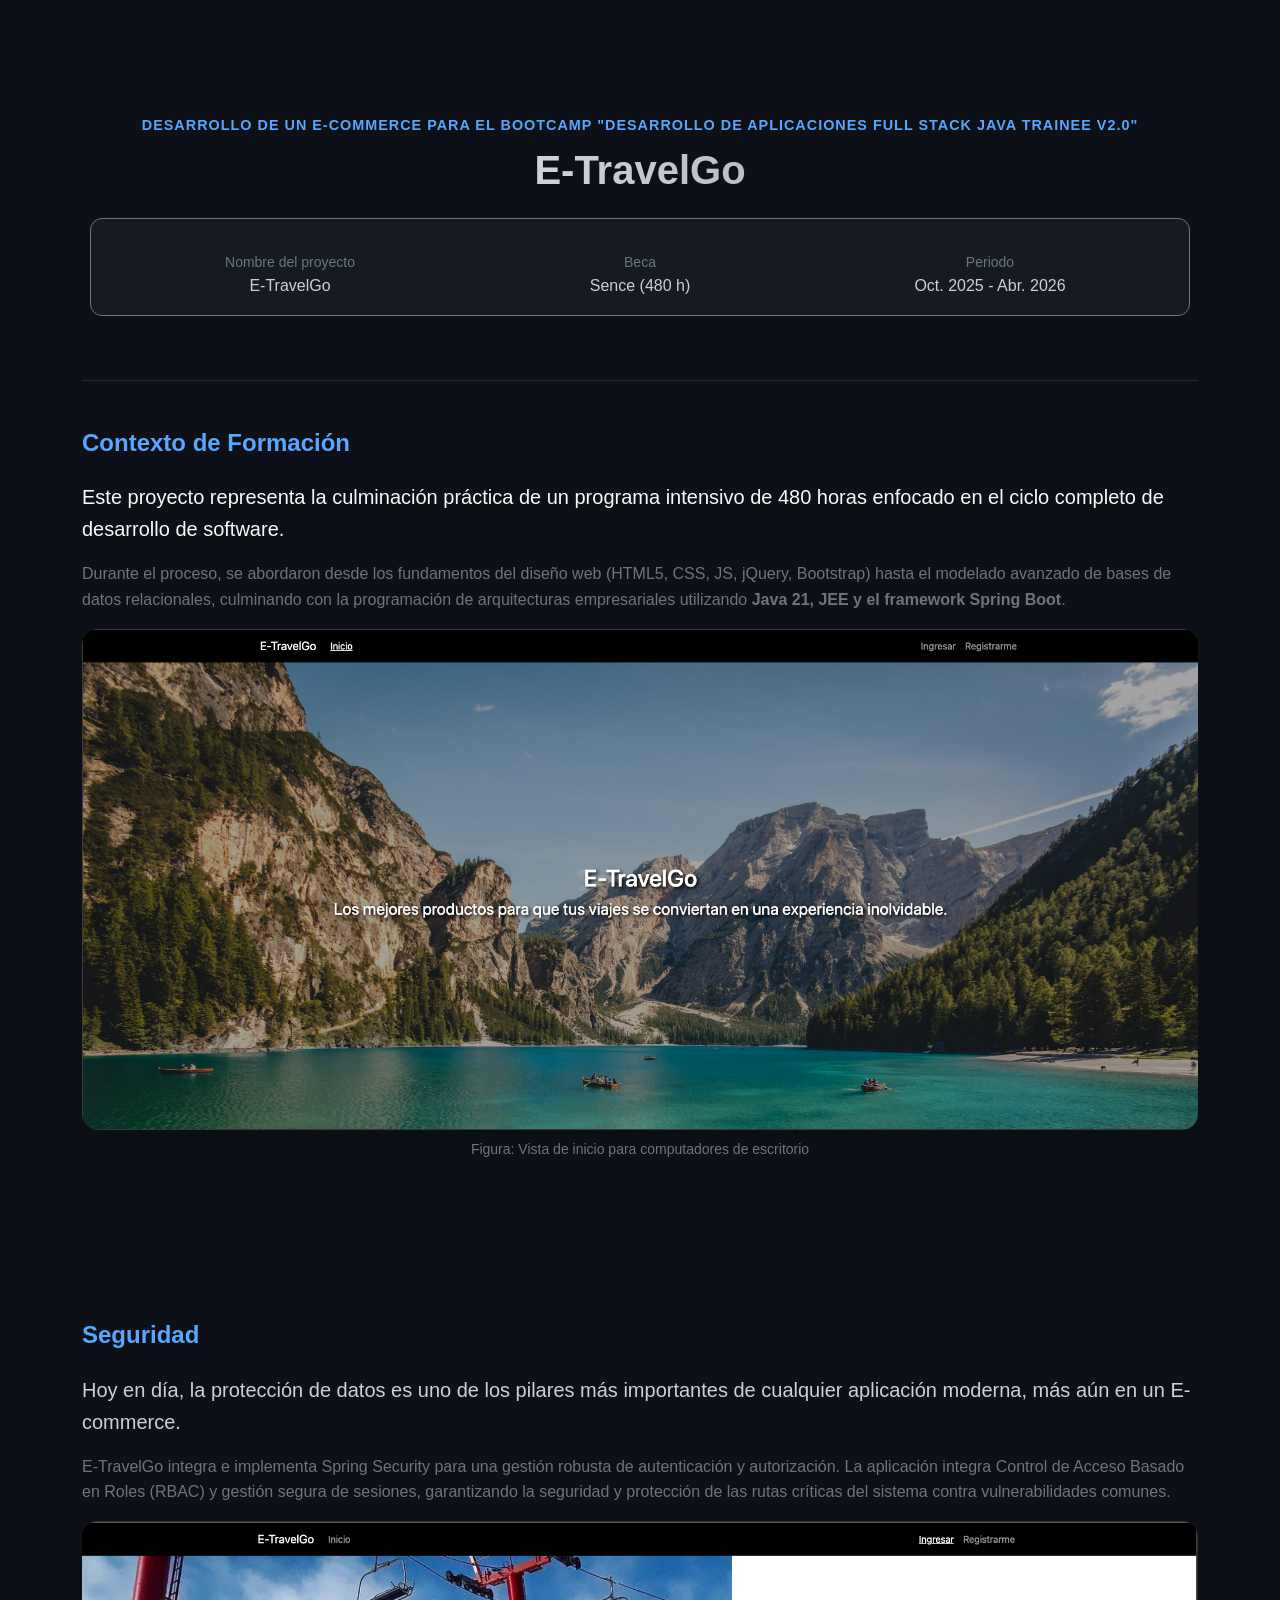
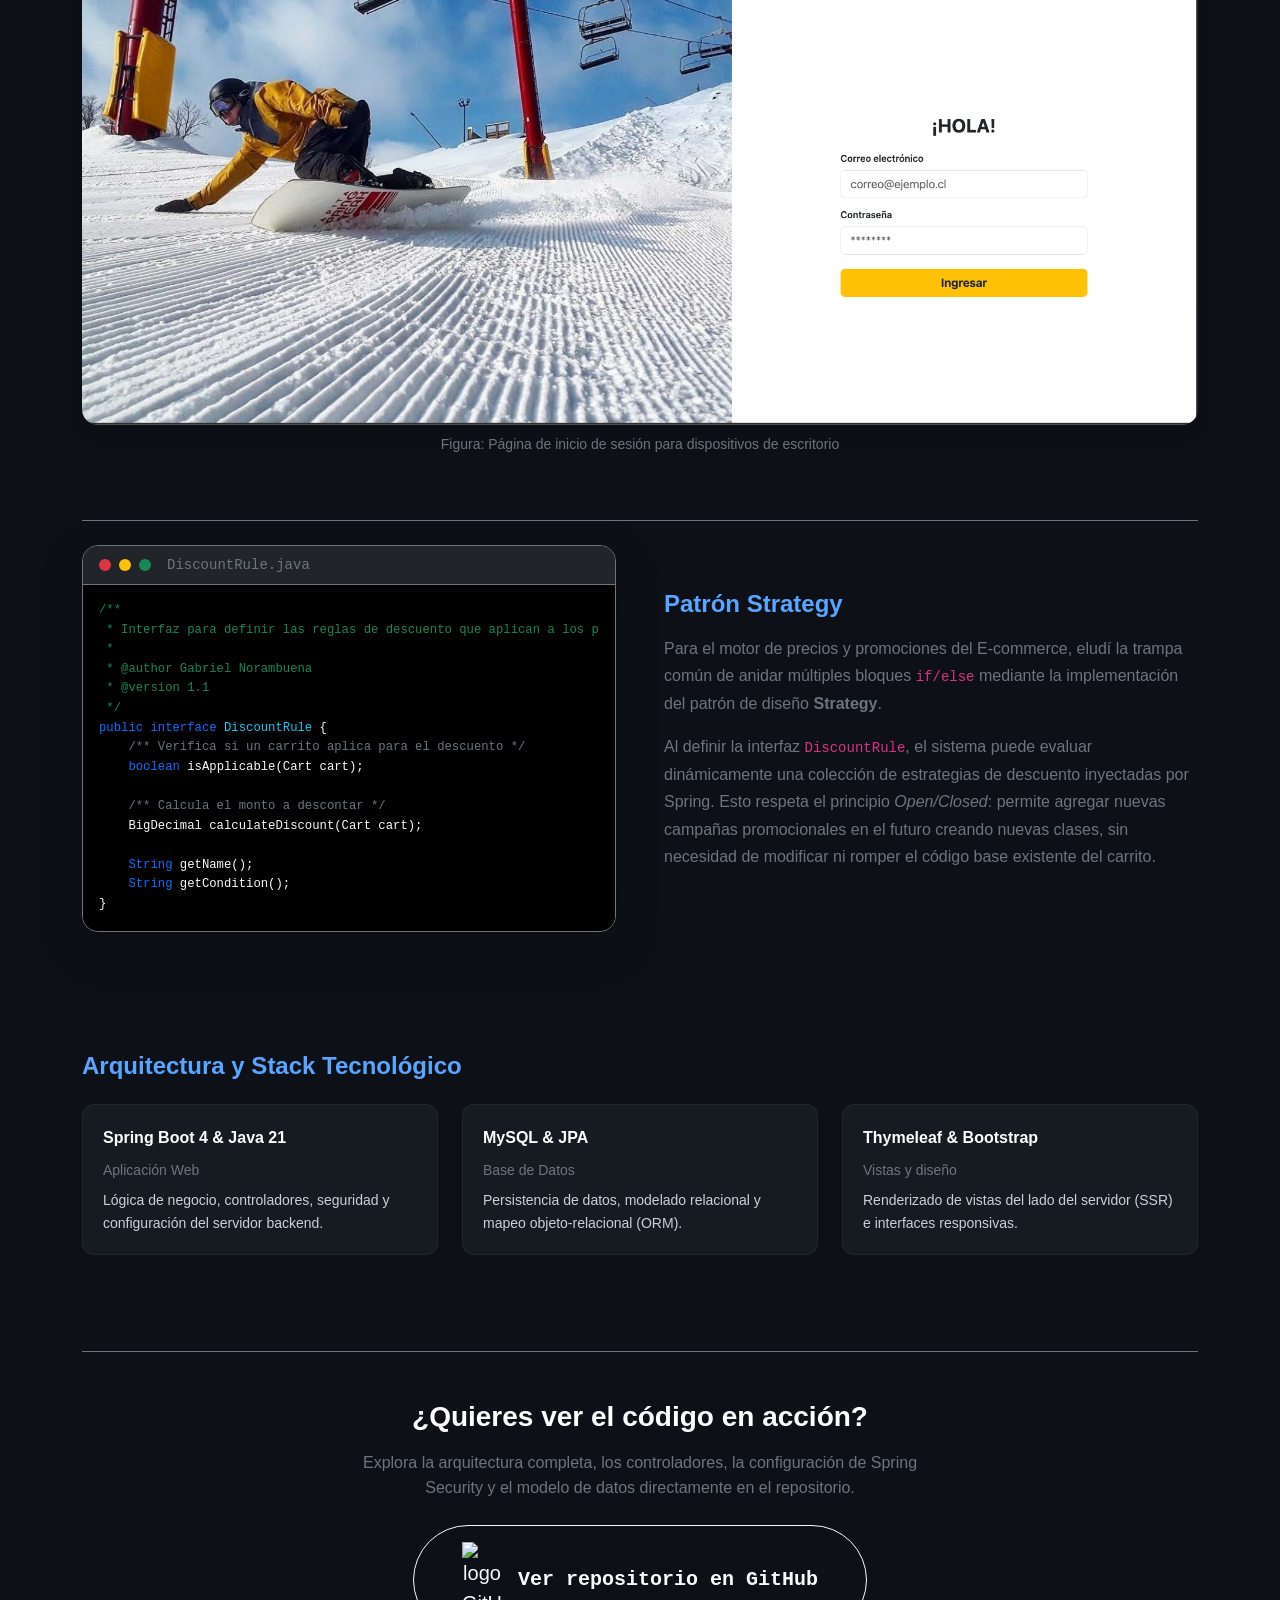
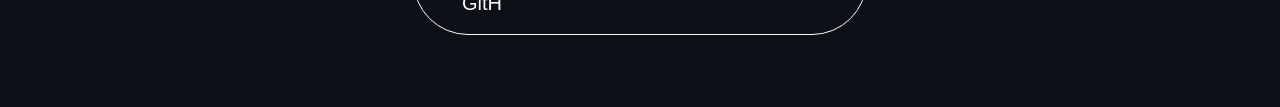
==== projects/proyecto_bootcamp.html @ 4968ec28 "Proyecto bootcamp añadido" ====
<!DOCTYPE html>
<html lang="en">

<head>
    <meta charset="UTF-8">
    <meta name="viewport" content="width=device-width, initial-scale=1.0">
    <title>E-commerce</title>

    <!-- Bootstrap 5 -->
    <link href="https://cdn.jsdelivr.net/npm/bootstrap@5.3.8/dist/css/bootstrap.min.css" rel="stylesheet"
        integrity="sha384-sRIl4kxILFvY47J16cr9ZwB07vP4J8+LH7qKQnuqkuIAvNWLzeN8tE5YBujZqJLB" crossorigin="anonymous">

    <link rel="stylesheet" href="../assets/css/global.css">
</head>

<body>


    <main class="container py-5">
        <!-- Hero & Header -->
        <header class="hero-section text-center">
            <span class="academic-title">Desarrollo de un E-commerce para el Bootcamp "DESARROLLO DE APLICACIONES FULL
                STACK JAVA TRAINEE v2.0"</span>
            <h1 class="app-name">E-TravelGo</h1>

            <div
                class="metadata-bar row justify-content-center g-3 border-top border-bottom border-secondary py-3 mt-4">
                <div class="col-md-4">
                    <small class="text-secondary d-block uppercase font-weight-bold">Nombre del proyecto</small>
                    <span>E-TravelGo</span>
                </div>
                <div class="col-md-4">
                    <small class="text-secondary d-block">Beca</small>
                    <span>Sence (480 h)</span>
                </div>
                <div class="col-md-4">
                    <small class="text-secondary d-block">Periodo</small>
                    <span>Oct. 2025 - Abr. 2026</span>
                </div>
            </div>
        </header>

        <!-- Descripción general -->
        <section class="content-section mb-5">
            <h2 class="section-title fw-bold mb-4">Contexto de Formación</h2>
            <div class="row">
                <div>
                    <p class="fs-5 text-light">
                        Este proyecto representa la culminación práctica de un programa intensivo de 480 horas enfocado
                        en el ciclo completo de desarrollo de software.
                    </p>
                    <p class="text-secondary">
                        Durante el proceso, se abordaron desde los fundamentos del diseño web (HTML5, CSS, JS, jQuery,
                        Bootstrap) hasta el modelado avanzado de bases de datos relacionales, culminando con la
                        programación de arquitecturas empresariales utilizando <strong>Java 21, JEE y el framework
                            Spring Boot</strong>.
                    </p>
                </div>
            </div>
            <div>
                <figure class="mt-4 mt-lg-0">
                    <img src="../assets/img/projects/ecommerce/index.png" class="img-fluid rounded-4 shadow"
                        alt="Problematica residuos" loading="lazy">
                    <figcaption class="text-center text-secondary small mt-2">Figura: Vista de inicio para computadores
                        de escritorio</figcaption>
                </figure>
            </div>
        </section>

        <!-- APARTADO SEGURIDAD -->
        <section class="content-section">
            <h2 class="section-title">Seguridad</h2>
            <p class="fs-5">
                Hoy en día, la protección de datos es uno de los pilares más importantes de cualquier aplicación
                moderna, más aún en un E-commerce.
            </p>
            <p class="text-secondary">
                E-TravelGo integra e implementa Spring Security para una
                gestión robusta de autenticación y autorización. La aplicación integra Control de Acceso Basado en Roles
                (RBAC) y gestión segura de sesiones, garantizando la seguridad y protección de las rutas críticas del
                sistema contra vulnerabilidades comunes.
            </p>
            <figure class="mt-4 mt-lg-0">
                <img src="../assets/img/projects/ecommerce/login.png" class="img-fluid rounded-4 shadow"
                    alt="Problematica residuos" loading="lazy">
                <figcaption class="text-center text-secondary small mt-2">Figura: Página de inicio de sesión para
                    dispositivos de escritorio</figcaption>
            </figure>


        </section>
        <!-- SECCIÓN: Patrones de Diseño-->
        <section class="content-section mb-5 py-4 border-top border-secondary">
            <div class="row align-items-center g-5">

                <!-- Columna de Código Strategy -->
                <div class="col-lg-6 order-2 order-lg-1">
                    <div class="rounded-4 overflow-hidden border border-secondary shadow-lg">
                        <!-- Cabecera de la terminal -->
                        <div class="bg-dark px-3 py-2 d-flex align-items-center border-bottom border-secondary">
                            <div class="d-flex gap-2 me-3">
                                <div class="rounded-circle bg-danger code-header"></div>
                                <div class="rounded-circle bg-warning code-header"></div>
                                <div class="rounded-circle bg-success code-header"></div>
                            </div>
                            <span class="text-secondary small font-monospace">DiscountRule.java</span>
                        </div>
                        <!-- Cuerpo del código -->
                        <div class="p-3 bg-black text-light font-monospace small code-body">
                            <pre class="mb-0"><code><span class="text-success">/**
 * Interfaz para definir las reglas de descuento que aplican a los productos.
 *
 * @author Gabriel Norambuena
 * @version 1.1
 */</span>
<span class="text-primary">public interface</span> <span class="text-info">DiscountRule</span> {
    <span class="text-secondary">/** Verifica si un carrito aplica para el descuento */</span>
    <span class="text-primary">boolean</span> isApplicable(Cart cart);
    
    <span class="text-secondary">/** Calcula el monto a descontar */</span>
    BigDecimal calculateDiscount(Cart cart);
    
    <span class="text-primary">String</span> getName();
    <span class="text-primary">String</span> getCondition();
}</code></pre>
                        </div>
                    </div>
                </div>

                <!-- Columna de Texto Strategy -->
                <div class="col-lg-6 order-1 order-lg-2">
                    <div class="d-flex align-items-center mb-3">
                        <h2 class="section-title fw-bold mb-0">Patrón Strategy</h2>
                    </div>
                    <p class="text-secondary fs-6" style="line-height: 1.7;">
                        Para el motor de precios y promociones del E-commerce, eludí la trampa común de anidar múltiples
                        bloques <code>if/else</code> mediante la implementación del patrón de diseño
                        <strong>Strategy</strong>.
                    </p>
                    <p class="text-secondary fs-6" style="line-height: 1.7;">
                        Al definir la interfaz <code>DiscountRule</code>, el sistema puede evaluar dinámicamente una
                        colección de estrategias de descuento inyectadas por Spring. Esto respeta el principio
                        <em>Open/Closed</em>: permite agregar nuevas campañas promocionales en el futuro creando nuevas
                        clases, sin necesidad de modificar ni romper el código base existente del carrito.
                    </p>
                </div>

            </div>
        </section>

        <!-- Stack -->
        <section class="content-section">
            <h2 class="section-title">Arquitectura y Stack Tecnológico</h2>

            <div class="row g-4">
                <!-- Spring Boot, Java 21 -->
                <div class="col-md-6 col-lg-4">
                    <div class="tech-card">
                        <div class="tech-name">Spring Boot 4 & Java 21</div>
                        <small class="text-secondary d-block mb-2">Aplicación Web</small>
                        <p class="small mb-0">Lógica de negocio, controladores, seguridad y configuración del servidor
                            backend.</p>
                    </div>
                </div>

                <!-- MySQL, JPA -->
                <div class="col-md-6 col-lg-4">
                    <div class="tech-card">
                        <div class="tech-name">MySQL & JPA</div>
                        <small class="text-secondary d-block mb-2">Base de Datos</small>
                        <p class="small mb-0">Persistencia de datos, modelado relacional y mapeo objeto-relacional
                            (ORM).</p>
                    </div>
                </div>

                <!-- Thymeleaf -->
                <div class="col-md-6 col-lg-4">
                    <div class="tech-card">
                        <div class="tech-name">Thymeleaf & Bootstrap</div>
                        <small class="text-secondary d-block mb-2">Vistas y diseño</small>
                        <p class="small mb-0">Renderizado de vistas del lado del servidor (SSR) e interfaces
                            responsivas.</p>
                    </div>
                </div>
            </div>
        </section>



        <!-- ENLACE REPO -->
        <section class="content-section text-center mt-5 pt-5 pb-4 border-top border-secondary">

            <h3 class="fw-bold text-white mb-3">¿Quieres ver el código en acción?</h3>
            <p class="text-secondary mb-4 mx-auto" style="max-width: 600px;">
                Explora la arquitectura completa, los controladores, la configuración de Spring Security y el
                modelo de datos directamente en el repositorio.
            </p>

            <a href="https://github.com/gNOR-mu/ecommerce-m7" target="_blank" rel="noopener noreferrer"
                class="btn btn-outline-light btn-lg rounded-pill px-5 py-3 d-inline-flex align-items-center gap-3 btn-github-cta ">

                <img src="../assets/img/GitHub_Invertocat_White_Clearspace.png" alt="logo GitHub" width="40px" />

                <span class="fw-bold font-monospace">Ver repositorio en GitHub</span>
            </a>
        </section>
    </main>

</body>

</html>
---- assets/css/global.css ----
:root {
    --bg-principal: #0d1117;
    --bg-superficies: #161b22;
    --color-acento: #ffffff;
    --texto-principal: #c9d1d9;
    --texto-secundario: #8b949e;

    --bg-color: var(--bg-principal);
    --card-bg: var(--bg-superficies);
    --accent-color: #58a6ff;
    --text-main: var(--texto-principal);
    --text-secondary: var(--texto-secundario);
}

html {
    scroll-behavior: smooth;
}

body {
    background-color: var(--bg-principal) !important;
    color: var(--texto-principal) !important;
    font-family: 'Inter', sans-serif;
    line-height: 1.6;
}

.blur-background {
    backdrop-filter: blur(5px);
    -webkit-backdrop-filter: blur(10px);
}

.gradient-text {
    background: linear-gradient(90deg, #2172ff 0%, #00f0ff 100%);
    -webkit-background-clip: text;
    background-clip: text;
    -webkit-text-fill-color: transparent;
}

.nav-link {
    transition: color 0.3s ease, transform 0.3s ease;
    border-bottom: 2px solid transparent;
}

.nav-link.active {
    color: var(--color-acento) !important;
    border-bottom: 2px solid var(--color-acento);
    font-weight: 600;
}

.nav-link:hover {
    color: var(--color-acento) !important;
}

.dot-nav-container {
    position: fixed;
    right: 25px;
    top: 50%;
    transform: translateY(-50%);
    z-index: 1050;
    gap: 15px;
}

.dot-nav-item {
    width: 12px;
    height: 12px;
    border: 2px solid rgba(255, 255, 255, 0.4);
    border-radius: 50%;
    transition: all 0.3s ease;
    text-decoration: none;
}

.dot-nav-item:hover {
    border-color: #ffffff;
    background-color: rgba(255, 255, 255, 0.2);
    transform: scale(1.3);
}

.dot-nav-item.active {
    background-color: var(--color-acento);
    border-color: var(--color-acento);
    box-shadow: 0 0 10px var(--color-acento);
    transform: scale(1.2);
}

section {
    padding-top: 60px;
    padding-bottom: 60px;
}

#inicio {
    min-height: 100vh;
}

.scroll-indicator {
    color: white;
    cursor: pointer;
    transition: opacity 0.3s ease;
    z-index: 10;
}

.scroll-indicator:hover {
    opacity: 0.7;
}

.chevron {
    display: block;
    font-size: 2rem;
    font-weight: bold;
    line-height: 1;
    color: #555;
    animation: color-pulse-seq 2s infinite ease-in-out;
}

.chevron:nth-child(1) {
    animation-delay: 0s;
}

.chevron:nth-child(2) {
    animation-delay: 0.4s;
}

.chevron:nth-child(3) {
    animation-delay: 0.8s;
}



.primary-skills {
    min-height: 100vh;
    background: linear-gradient(145deg, rgb(10, 14, 19) 0%, rgb(22, 45, 73) 100%);
}

.secondary-skills {
    background: linear-gradient(145deg, rgb(8, 11, 15) 0%, rgb(12, 18, 25) 100%);
}

.secondary-skills .skill-card {
    background-color: rgba(47, 52, 60, 0.4) !important;
}

.skill-card {
    background-color: rgba(22, 27, 34, 0.4) !important;
    border: 1px solid rgba(255, 255, 255, 0.08) !important;
    border-radius: 16px;
    backdrop-filter: blur(8px);
    transition: all 0.4s cubic-bezier(0.175, 0.885, 0.32, 1.275);
    cursor: default;
}

.skill-card:hover {
    transform: translateY(-8px);
}

.skill-icon {
    width: auto;
    height: 65px;
    transition: transform 0.4s ease, filter 0.4s ease;
}

.skill-card:hover .skill-icon {
    transform: scale(1.15);
}

.proyecto-card {
    border-radius: 20px;
    overflow: hidden;
    background: rgba(22, 27, 34, 0.4);
    border: 1px solid rgba(255, 255, 255, 0.08);
    transition: all 0.4s ease;
    cursor: pointer;
    backdrop-filter: blur(10px);
}

.proyecto-img-container {
    position: relative;
    overflow: hidden;
    height: 250px;
}

.proyecto-img {
    width: 100%;
    height: 100%;
    object-fit: cover;
    transition: transform 0.6s cubic-bezier(0.165, 0.84, 0.44, 1);
}

.proyecto-overlay {
    position: absolute;
    top: 0;
    left: 0;
    width: 100%;
    height: 100%;
    background: rgba(13, 17, 23, 0.6);
    display: flex;
    justify-content: center;
    align-items: center;
    opacity: 0;
    transition: opacity 0.4s ease;
}

.proyecto-card:hover .proyecto-img {
    transform: scale(1.1);
}

.proyecto-card:hover .proyecto-overlay {
    opacity: 1;
}

.proyecto-card:hover {
    transform: translateY(-10px);
    border-color: var(--color-acento);
    box-shadow: 0 10px 30px rgba(0, 0, 0, 0.5);
}

.modal-content {
    backdrop-filter: blur(20px);
    background: rgba(13, 17, 23, 0.85) !important;
}

#proyectoIframe {
    background: white;
}

.hero-section {
    padding: 4rem 1rem;
    border-bottom: 1px solid rgba(255, 255, 255, 0.1);
}

.academic-title {
    font-size: 0.9rem;
    color: var(--accent-color);
    text-transform: uppercase;
    letter-spacing: 1px;
    font-weight: 600;
}

.app-name {
    font-size: 2.5rem;
    font-weight: 700;
    margin-top: 0.5rem;
    background: linear-gradient(90deg, #fff, #8b949e);
    -webkit-background-clip: text;
    background-clip: text;
    -webkit-text-fill-color: transparent;
}

.metadata-bar {
    background-color: var(--card-bg);
    border-radius: 12px;
    padding: 1.5rem;
    margin-top: 2rem;
    border: 1px solid rgba(255, 255, 255, 0.05);
}

.content-section {
    padding: 3rem 0;
}

.section-title {
    font-size: 1.5rem;
    font-weight: 600;
    margin-bottom: 1.5rem;
    color: var(--accent-color);
    display: flex;
    align-items: center;
    gap: 10px;
}

.img-placeholder {
    width: 100%;
    height: 350px;
    background-color: rgba(255, 255, 255, 0.03);
    border: 2px dashed rgba(255, 255, 255, 0.1);
    border-radius: 16px;
    display: flex;
    flex-direction: column;
    justify-content: center;
    align-items: center;
    margin: 2rem 0;
    color: var(--text-secondary);
    text-align: center;
    padding: 2rem;
}

.tech-card {
    background: var(--card-bg);
    border: 1px solid rgba(255, 255, 255, 0.05);
    border-radius: 12px;
    padding: 1.25rem;
    height: 100%;
    transition: transform 0.3s ease;
}

.tech-card:hover {
    transform: translateY(-5px);
    border-color: var(--accent-color);
}

.tech-name {
    font-weight: 700;
    color: #fff;
    margin-bottom: 0.5rem;
}

.achievement-item {
    display: flex;
    gap: 15px;
    margin-bottom: 1rem;
}

.achievement-dot {
    width: 8px;
    height: 8px;
    background-color: var(--accent-color);
    border-radius: 50%;
    margin-top: 8px;
    flex-shrink: 0;
}

.cursor {
    color: rgb(48, 207, 23);
    animation: blink 0.8s step-end infinite;
}

.btn-github-cta:hover {
    transform: translateY(-5px);
    box-shadow: 0 10px 25px rgba(255, 255, 255, 0.15);
    background-color: #161b22;
    color: white;
}

.code-header {
    width: 12px;
    height: 12px;
}

.code-body {
    overflow-x: auto;
}

@keyframes blink {

    from,
    to {
        opacity: 1;
    }

    50% {
        opacity: 0;
    }
}

@keyframes color-pulse-seq {

    0%,
    35%,
    100% {
        color: #555;
        opacity: 0.4;
    }

    17.5% {
        color: white;
        opacity: 1;
    }
}
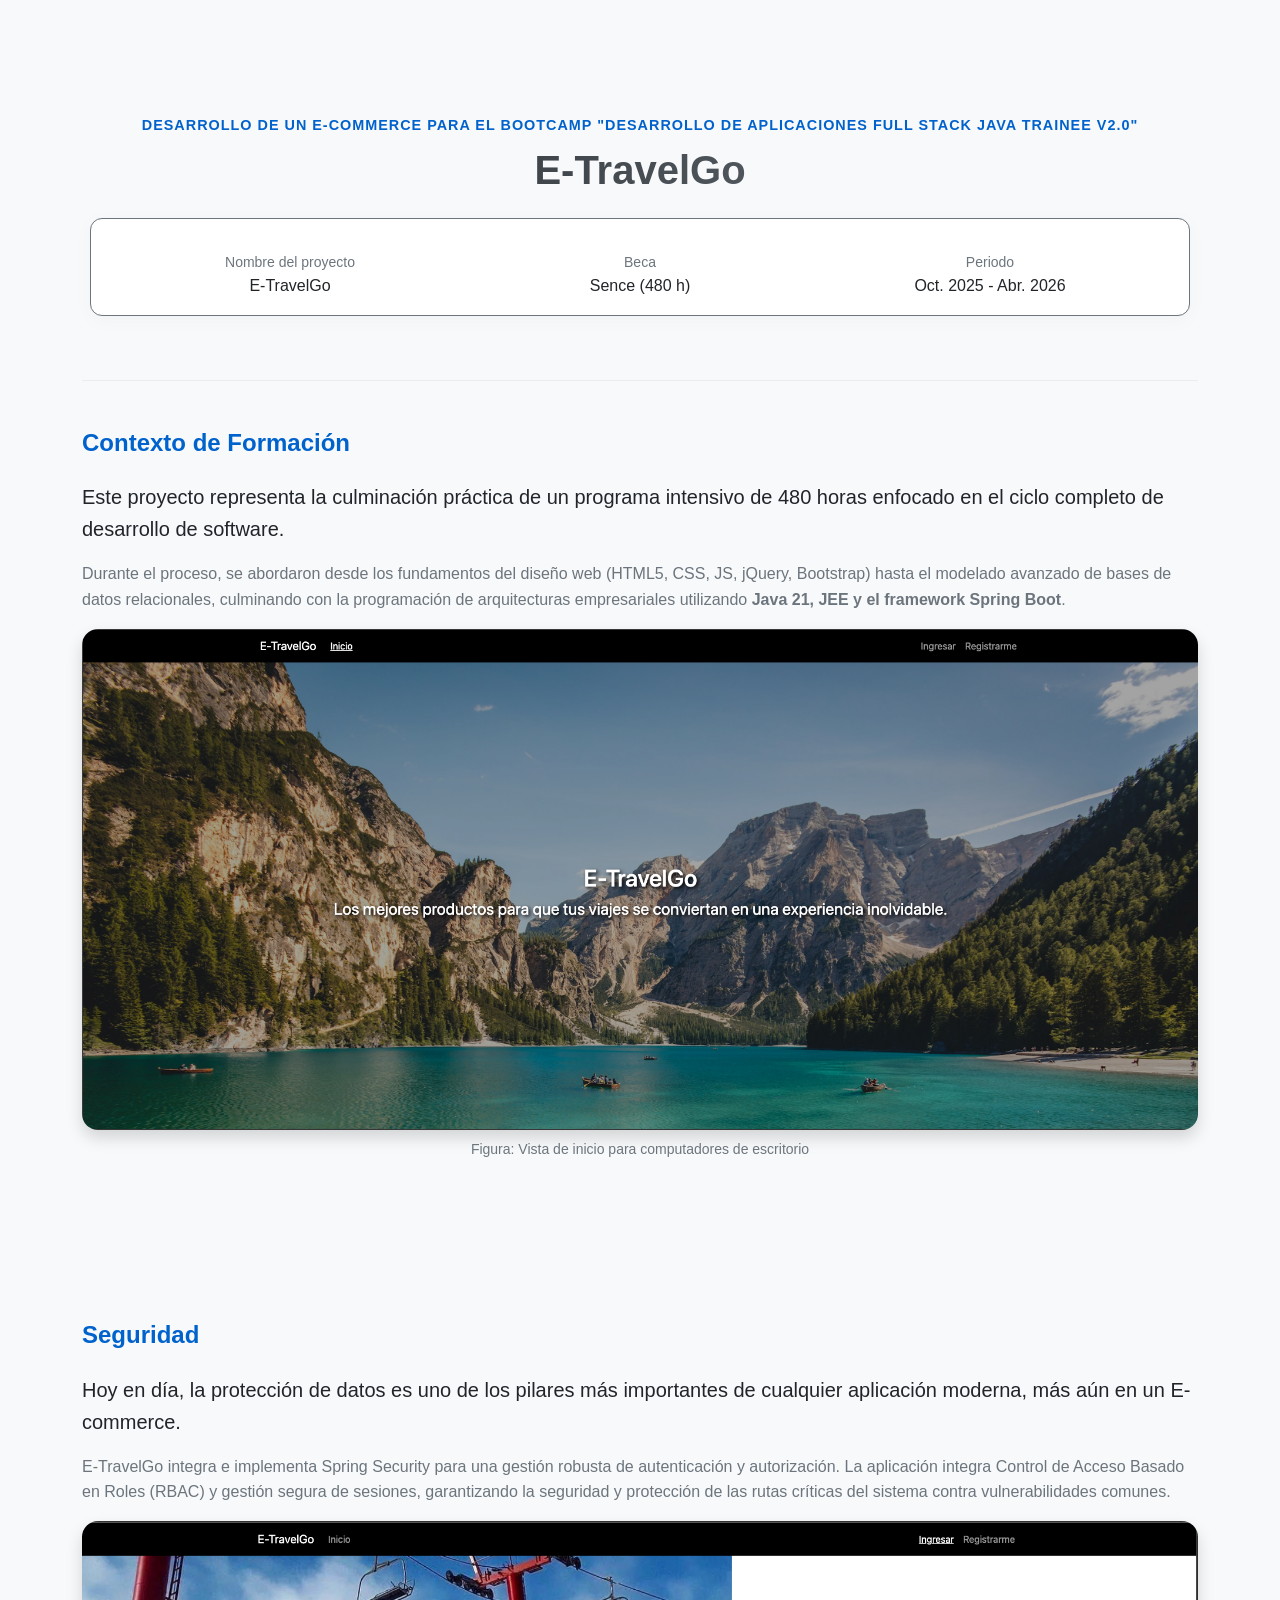
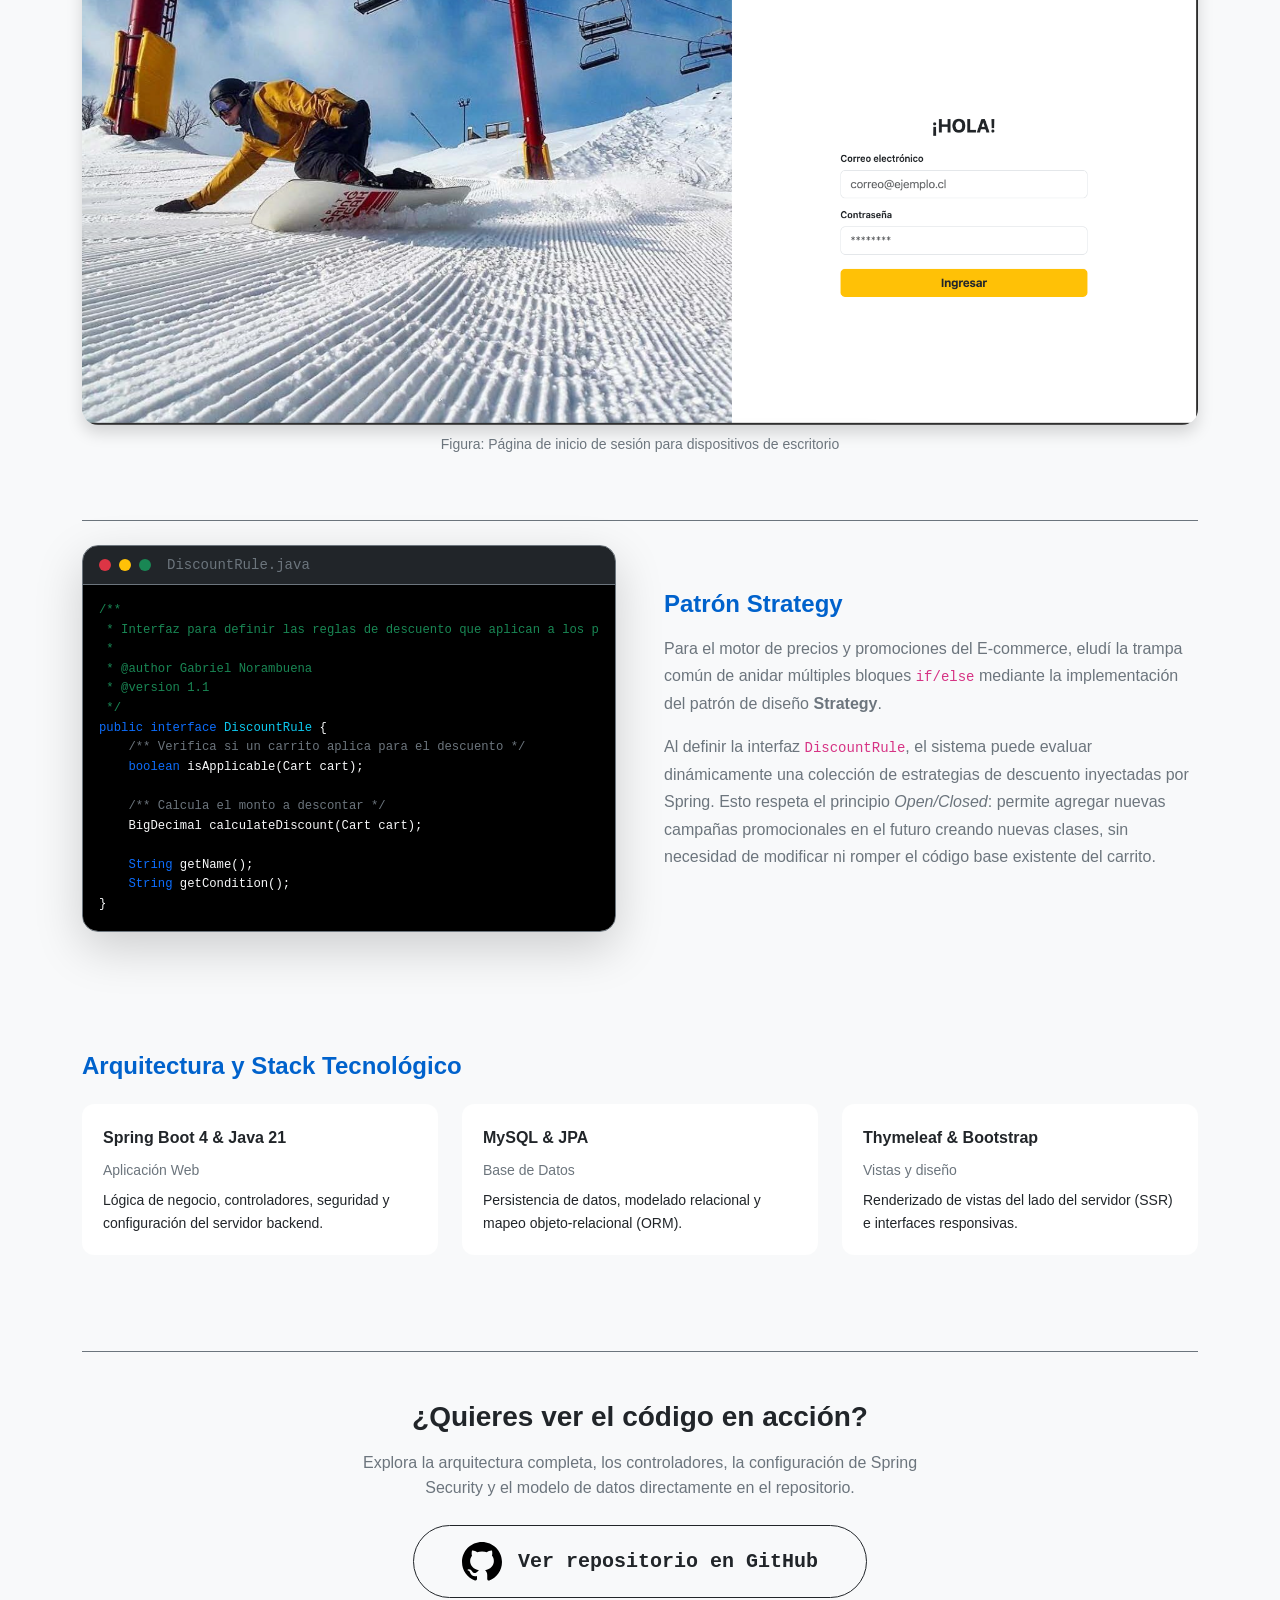
==== commit 254b20c4: "tema cambiado a colores claros" ====
--- a/projects/proyecto_bootcamp.html
+++ b/projects/proyecto_bootcamp.html
@@ -45,7 +45,7 @@
             <h2 class="section-title fw-bold mb-4">Contexto de Formación</h2>
             <div class="row">
                 <div>
-                    <p class="fs-5 text-light">
+                    <p class="fs-5">
                         Este proyecto representa la culminación práctica de un programa intensivo de 480 horas enfocado
                         en el ciclo completo de desarrollo de software.
                     </p>
@@ -190,16 +190,16 @@
         <!-- ENLACE REPO -->
         <section class="content-section text-center mt-5 pt-5 pb-4 border-top border-secondary">
 
-            <h3 class="fw-bold text-white mb-3">¿Quieres ver el código en acción?</h3>
+            <h3 class="fw-bold mb-3">¿Quieres ver el código en acción?</h3>
             <p class="text-secondary mb-4 mx-auto" style="max-width: 600px;">
                 Explora la arquitectura completa, los controladores, la configuración de Spring Security y el
                 modelo de datos directamente en el repositorio.
             </p>
 
             <a href="https://github.com/gNOR-mu/ecommerce-m7" target="_blank" rel="noopener noreferrer"
-                class="btn btn-outline-light btn-lg rounded-pill px-5 py-3 d-inline-flex align-items-center gap-3 btn-github-cta ">
-
-                <img src="../assets/img/GitHub_Invertocat_White_Clearspace.png" alt="logo GitHub" width="40px" />
+                class="btn btn-outline-dark btn-lg rounded-pill px-5 py-3 d-inline-flex align-items-center gap-3 btn-github-cta ">
+
+                <img src="../assets/img/GitHub_Invertocat_Black.svg" alt="logo GitHub" width="40px" />
 
                 <span class="fw-bold font-monospace">Ver repositorio en GitHub</span>
             </a>
--- a/assets/css/global.css
+++ b/assets/css/global.css
@@ -1,15 +1,15 @@
 :root {
-    --bg-principal: #0d1117;
-    --bg-superficies: #161b22;
-    --color-acento: #ffffff;
-    --texto-principal: #c9d1d9;
-    --texto-secundario: #8b949e;
+    --bg-principal: #f8f9fa;
+    --bg-surface: #ffffff;
+    --color-accent: #0062cc;
+    --text-principal: #212529;
+    --text-secondary: #6c757d;
 
     --bg-color: var(--bg-principal);
-    --card-bg: var(--bg-superficies);
-    --accent-color: #58a6ff;
-    --text-main: var(--texto-principal);
-    --text-secondary: var(--texto-secundario);
+    --card-bg: var(--bg-surface);
+    --accent-color: #0062cc;
+    --text-main: var(--text-principal);
+    --text-secondary: var(--text-secondary);
 }
 
 html {
@@ -18,7 +18,7 @@
 
 body {
     background-color: var(--bg-principal) !important;
-    color: var(--texto-principal) !important;
+    color: var(--text-principal) !important;
     font-family: 'Inter', sans-serif;
     line-height: 1.6;
 }
@@ -29,7 +29,7 @@
 }
 
 .gradient-text {
-    background: linear-gradient(90deg, #2172ff 0%, #00f0ff 100%);
+    background: linear-gradient(90deg, #2172ff 0%, #ac3aaf 100%);
     -webkit-background-clip: text;
     background-clip: text;
     -webkit-text-fill-color: transparent;
@@ -41,13 +41,13 @@
 }
 
 .nav-link.active {
-    color: var(--color-acento) !important;
-    border-bottom: 2px solid var(--color-acento);
+    color: var(--color-accent) !important;
+    border-bottom: 2px solid var(--color-accent);
     font-weight: 600;
 }
 
 .nav-link:hover {
-    color: var(--color-acento) !important;
+    color: var(--color-accent) !important;
 }
 
 .dot-nav-container {
@@ -62,22 +62,22 @@
 .dot-nav-item {
     width: 12px;
     height: 12px;
-    border: 2px solid rgba(255, 255, 255, 0.4);
+    border: 2px solid rgba(0, 0, 0, 0.2);
     border-radius: 50%;
     transition: all 0.3s ease;
     text-decoration: none;
 }
 
 .dot-nav-item:hover {
-    border-color: #ffffff;
-    background-color: rgba(255, 255, 255, 0.2);
+    border-color: var(--color-accent);
+    background-color: rgba(0, 98, 204, 0.1);
     transform: scale(1.3);
 }
 
 .dot-nav-item.active {
-    background-color: var(--color-acento);
-    border-color: var(--color-acento);
-    box-shadow: 0 0 10px var(--color-acento);
+    background-color: var(--color-accent);
+    border-color: var(--color-accent);
+    box-shadow: 0 0 10px var(--color-accent);
     transform: scale(1.2);
 }
 
@@ -91,7 +91,7 @@
 }
 
 .scroll-indicator {
-    color: white;
+    color: var(--text-principal);
     cursor: pointer;
     transition: opacity 0.3s ease;
     z-index: 10;
@@ -126,28 +126,26 @@
 
 .primary-skills {
     min-height: 100vh;
-    background: linear-gradient(145deg, rgb(10, 14, 19) 0%, rgb(22, 45, 73) 100%);
+    background: linear-gradient(145deg, #f8f9fa 0%, #e9ecef 100%);
 }
 
 .secondary-skills {
-    background: linear-gradient(145deg, rgb(8, 11, 15) 0%, rgb(12, 18, 25) 100%);
-}
-
-.secondary-skills .skill-card {
-    background-color: rgba(47, 52, 60, 0.4) !important;
+    background: linear-gradient(145deg, #ffffff 0%, #f1f3f5 100%);
 }
 
 .skill-card {
-    background-color: rgba(22, 27, 34, 0.4) !important;
-    border: 1px solid rgba(255, 255, 255, 0.08) !important;
-    border-radius: 16px;
-    backdrop-filter: blur(8px);
-    transition: all 0.4s cubic-bezier(0.175, 0.885, 0.32, 1.275);
+    background-color: #ffffff !important;
+    border: 1px solid rgba(0, 0, 0, 0.04) !important;
+    border-radius: 20px;
+    transition: all 0.4s cubic-bezier(0.165, 0.84, 0.44, 1);
     cursor: default;
+    box-shadow: 0 4px 15px rgba(0, 0, 0, 0.02);
 }
 
 .skill-card:hover {
-    transform: translateY(-8px);
+    transform: translateY(-10px);
+    border-color: var(--color-accent) !important;
+    box-shadow: 0 15px 35px rgba(0, 0, 0, 0.06);
 }
 
 .skill-icon {
@@ -160,36 +158,37 @@
     transform: scale(1.15);
 }
 
-.proyecto-card {
+.project-card {
     border-radius: 20px;
     overflow: hidden;
-    background: rgba(22, 27, 34, 0.4);
-    border: 1px solid rgba(255, 255, 255, 0.08);
+    background: rgba(255, 255, 255, 0.7);
+    border: 1px solid rgba(0, 0, 0, 0.05);
     transition: all 0.4s ease;
     cursor: pointer;
-    backdrop-filter: blur(10px);
-}
-
-.proyecto-img-container {
+    backdrop-filter: blur(12px);
+    box-shadow: 0 8px 30px rgba(0, 0, 0, 0.04);
+}
+
+.project-img-container {
     position: relative;
     overflow: hidden;
     height: 250px;
 }
 
-.proyecto-img {
+.project-img {
     width: 100%;
     height: 100%;
     object-fit: cover;
     transition: transform 0.6s cubic-bezier(0.165, 0.84, 0.44, 1);
 }
 
-.proyecto-overlay {
+.project-overlay {
     position: absolute;
     top: 0;
     left: 0;
     width: 100%;
     height: 100%;
-    background: rgba(13, 17, 23, 0.6);
+    background: rgba(255, 255, 255, 0.8);
     display: flex;
     justify-content: center;
     align-items: center;
@@ -197,32 +196,33 @@
     transition: opacity 0.4s ease;
 }
 
-.proyecto-card:hover .proyecto-img {
+.project-card:hover .project-img {
     transform: scale(1.1);
 }
 
-.proyecto-card:hover .proyecto-overlay {
+.project-card:hover .project-overlay {
     opacity: 1;
 }
 
-.proyecto-card:hover {
+.project-card:hover {
     transform: translateY(-10px);
-    border-color: var(--color-acento);
+    border-color: var(--color-accent);
     box-shadow: 0 10px 30px rgba(0, 0, 0, 0.5);
 }
 
 .modal-content {
     backdrop-filter: blur(20px);
-    background: rgba(13, 17, 23, 0.85) !important;
-}
-
-#proyectoIframe {
+    background: rgba(255, 255, 255, 0.9) !important;
+    border-color: rgba(0, 0, 0, 0.1);
+}
+
+#projectIframe {
     background: white;
 }
 
 .hero-section {
     padding: 4rem 1rem;
-    border-bottom: 1px solid rgba(255, 255, 255, 0.1);
+    border-bottom: 1px solid rgba(0, 0, 0, 0.05);
 }
 
 .academic-title {
@@ -237,7 +237,7 @@
     font-size: 2.5rem;
     font-weight: 700;
     margin-top: 0.5rem;
-    background: linear-gradient(90deg, #fff, #8b949e);
+    background: linear-gradient(90deg, #212529, #6c757d);
     -webkit-background-clip: text;
     background-clip: text;
     -webkit-text-fill-color: transparent;
@@ -248,7 +248,8 @@
     border-radius: 12px;
     padding: 1.5rem;
     margin-top: 2rem;
-    border: 1px solid rgba(255, 255, 255, 0.05);
+    border: 1px solid rgba(0, 0, 0, 0.05);
+    box-shadow: 0 4px 20px rgba(0, 0, 0, 0.03);
 }
 
 .content-section {
@@ -297,7 +298,7 @@
 
 .tech-name {
     font-weight: 700;
-    color: #fff;
+    color: var(--text-principal);
     margin-bottom: 0.5rem;
 }
 
@@ -323,9 +324,9 @@
 
 .btn-github-cta:hover {
     transform: translateY(-5px);
-    box-shadow: 0 10px 25px rgba(255, 255, 255, 0.15);
-    background-color: #161b22;
-    color: white;
+    box-shadow: 0 10px 25px rgba(0, 0, 0, 0.1);
+    background-color: #f6f8fa;
+    color: #212529;
 }
 
 .code-header {
@@ -359,7 +360,7 @@
     }
 
     17.5% {
-        color: white;
+        color: var(--color-accent);
         opacity: 1;
     }
 }
